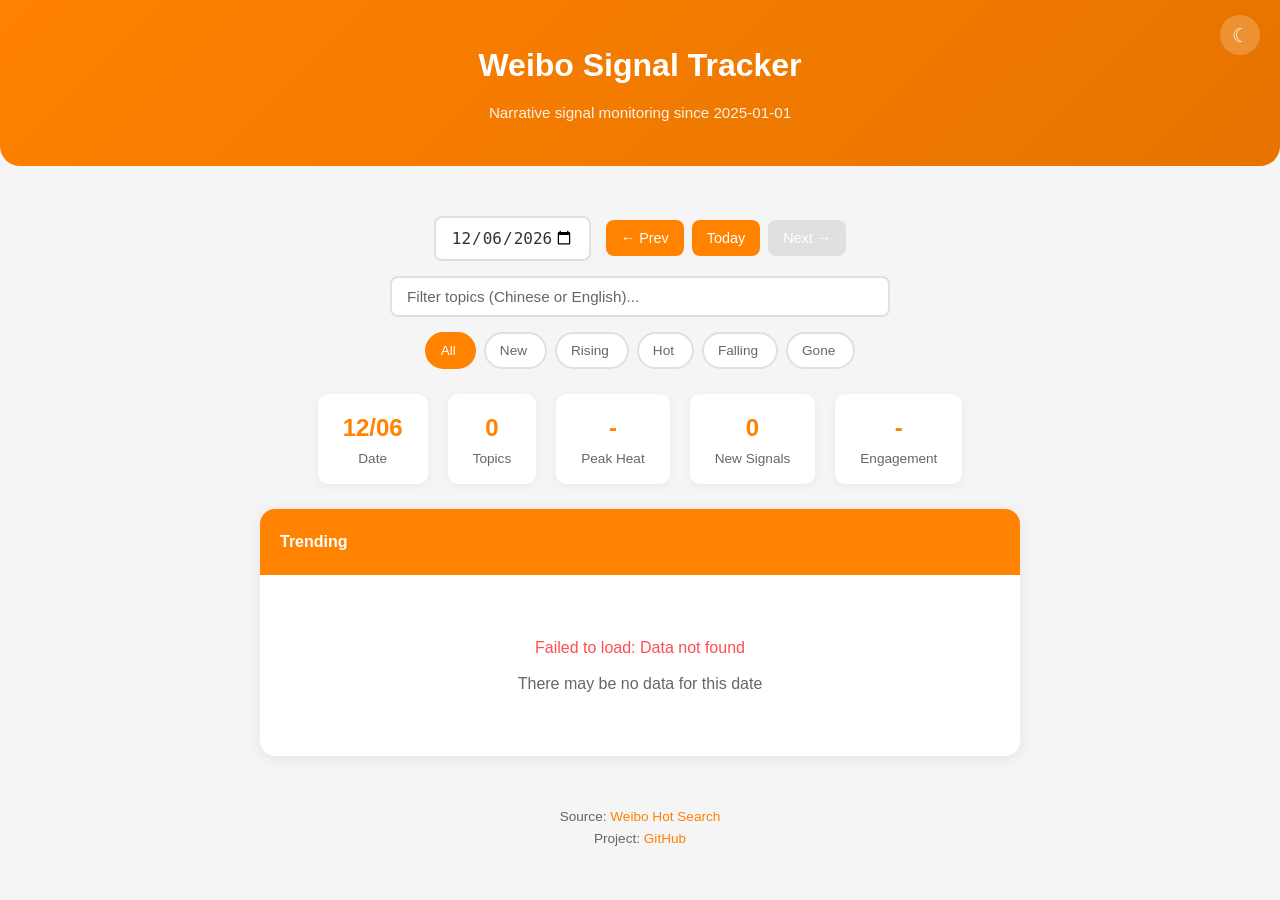
==== index.html @ 4d9a2c26 "Integrate WeiboInsight with engagement enrichment and data bridge - Add WeiboInsight as git submodul" ====
<!DOCTYPE html>
<html lang="en">
<head>
    <meta charset="UTF-8">
    <meta name="viewport" content="width=device-width, initial-scale=1.0">
    <title>Weibo Daily Hot Search</title>
    <meta name="description" content="Weibo narrative signal tracker - trending topics with velocity and lifecycle analysis">
    <style>
        :root {
            --primary-color: #ff8200;
            --primary-dark: #e67300;
            --bg-color: #f5f5f5;
            --card-bg: #ffffff;
            --text-color: #333333;
            --text-secondary: #666666;
            --border-color: #e0e0e0;
            --hot-color: #ff4d4f;
            --hover-bg: #fafafa;
            --input-bg: #ffffff;
            --new-color: #722ed1;
            --rising-color: #52c41a;
            --falling-color: #faad14;
            --gone-color: #8c8c8c;
        }

        [data-theme="dark"] {
            --primary-color: #ff9a33;
            --primary-dark: #ff8200;
            --bg-color: #1a1a2e;
            --card-bg: #16213e;
            --text-color: #e0e0e0;
            --text-secondary: #a0a0a0;
            --border-color: #2a2a4a;
            --hot-color: #ff6b6b;
            --hover-bg: #1a2744;
            --input-bg: #16213e;
            --new-color: #b37feb;
            --rising-color: #95de64;
            --falling-color: #ffd666;
            --gone-color: #595959;
        }

        * { margin: 0; padding: 0; box-sizing: border-box; }

        body {
            font-family: -apple-system, BlinkMacSystemFont, 'Segoe UI', 'PingFang SC', 'Hiragino Sans GB', 'Microsoft YaHei', sans-serif;
            background-color: var(--bg-color);
            color: var(--text-color);
            line-height: 1.6;
            transition: background-color 0.3s, color 0.3s;
        }

        .container { max-width: 800px; margin: 0 auto; padding: 20px; }

        header {
            text-align: center;
            padding: 40px 20px;
            background: linear-gradient(135deg, var(--primary-color), var(--primary-dark));
            color: white;
            margin-bottom: 30px;
            border-radius: 0 0 20px 20px;
            position: relative;
        }

        header h1 { font-size: 2rem; margin-bottom: 10px; }
        header p { opacity: 0.9; font-size: 0.95rem; }

        .theme-toggle {
            position: absolute; top: 15px; right: 20px;
            background: rgba(255,255,255,0.2); border: none; color: white;
            width: 40px; height: 40px; border-radius: 50%; cursor: pointer;
            font-size: 1.2rem; display: flex; align-items: center; justify-content: center;
            transition: background 0.3s;
        }
        .theme-toggle:hover { background: rgba(255,255,255,0.35); }

        .toolbar {
            display: flex; justify-content: center; align-items: center;
            gap: 15px; margin-bottom: 15px; flex-wrap: wrap;
        }

        .toolbar input[type="date"] {
            padding: 10px 15px; font-size: 1rem;
            border: 2px solid var(--border-color); border-radius: 8px;
            outline: none; transition: border-color 0.3s;
            background-color: var(--input-bg); color: var(--text-color);
        }
        .toolbar input[type="date"]:focus { border-color: var(--primary-color); }

        .date-nav { display: flex; gap: 8px; }
        .date-nav button {
            padding: 10px 15px; font-size: 0.9rem; border: none;
            background-color: var(--primary-color); color: white;
            border-radius: 8px; cursor: pointer; transition: background-color 0.3s;
        }
        .date-nav button:hover { background-color: var(--primary-dark); }
        .date-nav button:disabled { background-color: var(--border-color); cursor: not-allowed; }

        .search-box { display: flex; justify-content: center; margin-bottom: 15px; }
        .search-box input {
            width: 100%; max-width: 500px; padding: 10px 15px; font-size: 0.95rem;
            border: 2px solid var(--border-color); border-radius: 8px;
            outline: none; transition: border-color 0.3s;
            background-color: var(--input-bg); color: var(--text-color);
        }
        .search-box input::placeholder { color: var(--text-secondary); }
        .search-box input:focus { border-color: var(--primary-color); }

        .filter-tabs {
            display: flex; justify-content: center; gap: 8px;
            margin-bottom: 25px; flex-wrap: wrap;
        }
        .filter-tab {
            padding: 6px 14px; font-size: 0.85rem; border: 2px solid var(--border-color);
            border-radius: 20px; cursor: pointer; background: var(--card-bg);
            color: var(--text-secondary); transition: all 0.2s;
        }
        .filter-tab:hover { border-color: var(--primary-color); color: var(--primary-color); }
        .filter-tab.active { border-color: var(--primary-color); background: var(--primary-color); color: white; }
        .filter-tab .tab-count {
            font-size: 0.75rem; margin-left: 4px; opacity: 0.8;
        }

        .stats {
            display: flex; justify-content: center; gap: 20px;
            margin-bottom: 25px; flex-wrap: wrap;
        }
        .stat-item {
            text-align: center; padding: 15px 25px;
            background-color: var(--card-bg); border-radius: 10px;
            box-shadow: 0 2px 10px rgba(0,0,0,0.05); transition: background-color 0.3s;
        }
        .stat-value { font-size: 1.5rem; font-weight: bold; color: var(--primary-color); }
        .stat-label { font-size: 0.85rem; color: var(--text-secondary); }

        .hot-list {
            background-color: var(--card-bg); border-radius: 15px;
            box-shadow: 0 2px 15px rgba(0,0,0,0.08); overflow: hidden;
            transition: background-color 0.3s;
        }
        .hot-list-header {
            padding: 20px; background-color: var(--primary-color);
            color: white; font-weight: bold;
            display: flex; justify-content: space-between; align-items: center;
        }

        .hot-item {
            display: flex; align-items: center; padding: 15px 20px;
            border-bottom: 1px solid var(--border-color); transition: background-color 0.2s;
        }
        .hot-item:hover { background-color: var(--hover-bg); }
        .hot-item:last-child { border-bottom: none; }
        .hot-item.hidden { display: none; }

        .hot-rank {
            width: 35px; height: 35px; display: flex; align-items: center;
            justify-content: center; font-weight: bold; font-size: 0.9rem;
            margin-right: 15px; border-radius: 8px;
            background-color: var(--bg-color); color: var(--text-secondary); flex-shrink: 0;
        }
        .hot-item:nth-child(-n+3) .hot-rank { background-color: var(--hot-color); color: white; }

        .hot-content { flex: 1; min-width: 0; }
        .hot-title {
            color: var(--text-color); text-decoration: none; font-size: 1rem;
            display: block; overflow: hidden; text-overflow: ellipsis; white-space: nowrap;
        }
        .hot-title:hover { color: var(--primary-color); }
        .hot-subtitle {
            font-size: 0.8rem; color: var(--text-secondary); display: block;
            overflow: hidden; text-overflow: ellipsis; white-space: nowrap;
        }

        .hot-meta { display: flex; align-items: center; gap: 8px; margin-left: 15px; flex-shrink: 0; }
        .hot-count { font-size: 0.85rem; color: var(--text-secondary); white-space: nowrap; }

        .status-badge {
            font-size: 0.7rem; font-weight: 600; padding: 2px 8px;
            border-radius: 10px; white-space: nowrap; text-transform: uppercase;
        }
        .status-new { background: var(--new-color); color: white; }
        .status-rising { background: var(--rising-color); color: #fff; }
        .status-hot { background: var(--hot-color); color: white; }
        .status-falling { background: var(--falling-color); color: #333; }
        .status-gone { background: var(--gone-color); color: white; }

        .velocity { font-size: 0.75rem; font-weight: 600; white-space: nowrap; }
        .velocity.up { color: var(--rising-color); }
        .velocity.down { color: var(--falling-color); }

        .engagement {
            display: flex; gap: 8px; font-size: 0.72rem;
            color: var(--text-secondary); margin-top: 2px;
        }
        .engagement span { white-space: nowrap; }

        .loading { text-align: center; padding: 60px 20px; color: var(--text-secondary); }
        .loading-spinner {
            width: 40px; height: 40px; border: 3px solid var(--border-color);
            border-top-color: var(--primary-color); border-radius: 50%;
            animation: spin 1s linear infinite; margin: 0 auto 15px;
        }
        @keyframes spin { to { transform: rotate(360deg); } }

        .error { text-align: center; padding: 60px 20px; color: var(--hot-color); }
        .no-data { text-align: center; padding: 60px 20px; color: var(--text-secondary); }
        .search-empty { text-align: center; padding: 40px 20px; color: var(--text-secondary); }

        footer { text-align: center; padding: 30px 20px; color: var(--text-secondary); font-size: 0.85rem; }
        footer a { color: var(--primary-color); text-decoration: none; }
        footer a:hover { text-decoration: underline; }

        @media (max-width: 600px) {
            header h1 { font-size: 1.5rem; }
            .toolbar { flex-direction: column; }
            .stats { gap: 15px; }
            .stat-item { padding: 12px 20px; }
            .hot-item { padding: 12px 15px; }
            .hot-rank { width: 30px; height: 30px; font-size: 0.85rem; margin-right: 12px; }
            .hot-title { font-size: 0.95rem; }
            .theme-toggle { top: 10px; right: 10px; width: 35px; height: 35px; }
            .hot-meta { gap: 4px; margin-left: 8px; }
        }
    </style>
</head>
<body>
    <header>
        <button class="theme-toggle" id="themeToggle" title="Toggle dark mode">
            <span id="themeIcon">&#9790;</span>
        </button>
        <h1>Weibo Signal Tracker</h1>
        <p>Narrative signal monitoring since 2025-01-01</p>
    </header>

    <div class="container">
        <div class="toolbar">
            <input type="date" id="datePicker" min="2025-01-01">
            <div class="date-nav">
                <button id="prevDay" title="Previous day">&larr; Prev</button>
                <button id="today" title="Today">Today</button>
                <button id="nextDay" title="Next day">Next &rarr;</button>
            </div>
        </div>

        <div class="search-box">
            <input type="text" id="searchInput" placeholder="Filter topics (Chinese or English)..." autocomplete="off">
        </div>

        <div class="filter-tabs" id="filterTabs">
            <span class="filter-tab active" data-filter="all">All <span class="tab-count" id="countAll"></span></span>
            <span class="filter-tab" data-filter="new">New <span class="tab-count" id="countNew"></span></span>
            <span class="filter-tab" data-filter="rising">Rising <span class="tab-count" id="countRising"></span></span>
            <span class="filter-tab" data-filter="hot">Hot <span class="tab-count" id="countHot"></span></span>
            <span class="filter-tab" data-filter="falling">Falling <span class="tab-count" id="countFalling"></span></span>
            <span class="filter-tab" data-filter="gone">Gone <span class="tab-count" id="countGone"></span></span>
        </div>

        <div class="stats">
            <div class="stat-item">
                <div class="stat-value" id="currentDate">-</div>
                <div class="stat-label">Date</div>
            </div>
            <div class="stat-item">
                <div class="stat-value" id="totalTopics">-</div>
                <div class="stat-label">Topics</div>
            </div>
            <div class="stat-item">
                <div class="stat-value" id="topHeat">-</div>
                <div class="stat-label">Peak Heat</div>
            </div>
            <div class="stat-item">
                <div class="stat-value" id="newCount">-</div>
                <div class="stat-label">New Signals</div>
            </div>
            <div class="stat-item">
                <div class="stat-value" id="totalEngagement">-</div>
                <div class="stat-label">Engagement</div>
            </div>
        </div>

        <div class="hot-list">
            <div class="hot-list-header">
                <span>Trending</span>
                <span id="updateTime"></span>
            </div>
            <div id="hotContent">
                <div class="loading">
                    <div class="loading-spinner"></div>
                    <p>Loading...</p>
                </div>
            </div>
        </div>
    </div>

    <footer>
        <p>Source: <a href="https://s.weibo.com/top/summary" target="_blank" rel="noopener">Weibo Hot Search</a></p>
        <p>Project: <a href="https://github.com/ARandomGuyHere/weibo-daily-hot-search" target="_blank" rel="noopener">GitHub</a></p>
    </footer>

    <script>
        const START_DATE = '2025-01-01';
        const WEIBO_BASE_URL = 'https://s.weibo.com';

        let currentData = [];
        let activeFilter = 'all';

        function escapeHtml(str) {
            const div = document.createElement('div');
            div.textContent = str;
            return div.innerHTML;
        }

        const datePicker = document.getElementById('datePicker');
        const hotContent = document.getElementById('hotContent');
        const currentDateEl = document.getElementById('currentDate');
        const totalTopicsEl = document.getElementById('totalTopics');
        const topHeatEl = document.getElementById('topHeat');
        const newCountEl = document.getElementById('newCount');
        const totalEngagementEl = document.getElementById('totalEngagement');
        const updateTimeEl = document.getElementById('updateTime');
        const prevDayBtn = document.getElementById('prevDay');
        const nextDayBtn = document.getElementById('nextDay');
        const todayBtn = document.getElementById('today');
        const searchInput = document.getElementById('searchInput');
        const themeToggle = document.getElementById('themeToggle');
        const themeIcon = document.getElementById('themeIcon');
        const filterTabs = document.getElementById('filterTabs');

        // Dark mode
        function applyTheme(theme) {
            document.documentElement.setAttribute('data-theme', theme);
            themeIcon.innerHTML = theme === 'dark' ? '&#9788;' : '&#9790;';
            localStorage.setItem('theme', theme);
        }
        themeToggle.addEventListener('click', () => {
            const current = document.documentElement.getAttribute('data-theme');
            applyTheme(current === 'dark' ? 'light' : 'dark');
        });
        const savedTheme = localStorage.getItem('theme')
            || (window.matchMedia('(prefers-color-scheme: dark)').matches ? 'dark' : 'light');
        applyTheme(savedTheme);

        function formatDate(date) {
            const y = date.getFullYear(), m = String(date.getMonth()+1).padStart(2,'0'), d = String(date.getDate()).padStart(2,'0');
            return `${y}-${m}-${d}`;
        }
        function formatCount(count) {
            if (count >= 1000000) return (count/1000000).toFixed(1) + 'M';
            if (count >= 1000) return (count/1000).toFixed(1) + 'K';
            return count.toLocaleString();
        }
        function formatDisplayDate(dateStr) { return dateStr.split('-').slice(1).join('/'); }
        function getToday() {
            return new Date().toLocaleDateString('en-CA', { timeZone: 'Asia/Shanghai' });
        }
        function addDays(dateStr, days) {
            const d = new Date(dateStr + 'T00:00:00');
            d.setDate(d.getDate() + days);
            return formatDate(d);
        }
        function isValidDate(dateStr) {
            if (!dateStr || !/^\d{4}-\d{2}-\d{2}$/.test(dateStr)) return false;
            const d = new Date(dateStr + 'T00:00:00');
            return d >= new Date(START_DATE + 'T00:00:00') && d <= new Date(getToday() + 'T00:00:00');
        }

        // Filter tabs
        filterTabs.addEventListener('click', (e) => {
            const tab = e.target.closest('.filter-tab');
            if (!tab) return;
            filterTabs.querySelectorAll('.filter-tab').forEach(t => t.classList.remove('active'));
            tab.classList.add('active');
            activeFilter = tab.dataset.filter;
            applyFilters();
        });

        searchInput.addEventListener('input', () => applyFilters());

        function applyFilters() {
            const query = searchInput.value.trim().toLowerCase();
            const items = hotContent.querySelectorAll('.hot-item');
            let visible = 0;
            items.forEach(item => {
                const text = (item.getAttribute('data-text') || '').toLowerCase();
                const status = item.getAttribute('data-status') || 'hot';
                const matchText = !query || text.includes(query);
                const matchFilter = activeFilter === 'all' || status === activeFilter;
                const show = matchText && matchFilter;
                item.classList.toggle('hidden', !show);
                if (show) visible++;
            });
            const emptyMsg = hotContent.querySelector('.search-empty');
            if (visible === 0 && (query || activeFilter !== 'all') && items.length > 0) {
                if (!emptyMsg) {
                    const div = document.createElement('div');
                    div.className = 'search-empty';
                    div.textContent = 'No matching topics';
                    hotContent.appendChild(div);
                }
            } else if (emptyMsg) {
                emptyMsg.remove();
            }
        }

        function updateFilterCounts(data) {
            const counts = { all: data.length, new: 0, rising: 0, hot: 0, falling: 0, gone: 0 };
            data.forEach(d => { const s = d.status || 'hot'; if (counts[s] !== undefined) counts[s]++; });
            document.getElementById('countAll').textContent = counts.all;
            document.getElementById('countNew').textContent = counts.new || '';
            document.getElementById('countRising').textContent = counts.rising || '';
            document.getElementById('countHot').textContent = counts.hot || '';
            document.getElementById('countFalling').textContent = counts.falling || '';
            document.getElementById('countGone').textContent = counts.gone || '';
        }

        async function loadData(date) {
            hotContent.innerHTML = '<div class="loading"><div class="loading-spinner"></div><p>Loading...</p></div>';
            currentDateEl.textContent = formatDisplayDate(date);
            totalTopicsEl.textContent = '-';
            topHeatEl.textContent = '-';
            newCountEl.textContent = '-';
            totalEngagementEl.textContent = '-';
            updateTimeEl.textContent = '';
            searchInput.value = '';
            activeFilter = 'all';
            filterTabs.querySelectorAll('.filter-tab').forEach(t => t.classList.toggle('active', t.dataset.filter === 'all'));

            try {
                const cb = Math.floor(Date.now() / 60000);
                const response = await fetch(`./raw/${date}.json?v=${cb}`);
                if (!response.ok) throw new Error('Data not found');
                const data = await response.json();
                currentData = data;

                if (!data || data.length === 0) {
                    hotContent.innerHTML = '<div class="no-data"><p>No data for this date</p></div>';
                    totalTopicsEl.textContent = '0';
                    topHeatEl.textContent = '-';
                    newCountEl.textContent = '0';
                    totalEngagementEl.textContent = '-';
                    return;
                }

                totalTopicsEl.textContent = data.length;
                topHeatEl.textContent = formatCount(data[0].count);
                newCountEl.textContent = data.filter(d => d.status === 'new').length;
                const totalEng = data.reduce((sum, d) => {
                    if (!d.engagement) return sum;
                    return sum + d.engagement.likes + d.engagement.comments + d.engagement.reposts;
                }, 0);
                totalEngagementEl.textContent = totalEng > 0 ? formatCount(totalEng) : '-';
                updateFilterCounts(data);
                renderHotList(data);
            } catch (error) {
                currentData = [];
                hotContent.innerHTML = `<div class="error"><p>Failed to load: ${escapeHtml(error.message)}</p><p style="margin-top:10px;color:var(--text-secondary);">There may be no data for this date</p></div>`;
                totalTopicsEl.textContent = '0';
                topHeatEl.textContent = '-';
                newCountEl.textContent = '0';
                totalEngagementEl.textContent = '-';
            }
        }

        function normalizeUrl(url, text) {
            if (url.startsWith('/weibo?q=')) return url;
            if (url.startsWith('http')) return url;
            if (url.startsWith('#') && url.endsWith('#')) return '/weibo?q=' + encodeURIComponent(url);
            return '/weibo?q=' + encodeURIComponent('#' + text + '#');
        }

        function renderHotList(data) {
            const html = data.map((item, index) => {
                const normalizedUrl = normalizeUrl(item.url, item.text);
                const fullUrl = normalizedUrl.startsWith('http') ? normalizedUrl : WEIBO_BASE_URL + normalizedUrl;
                const safeText = escapeHtml(item.text);
                const safeUrl = escapeHtml(fullUrl);
                const safeTextEn = item.textEn ? escapeHtml(item.textEn) : '';
                const enLine = safeTextEn && safeTextEn !== safeText
                    ? `<span class="hot-subtitle">${safeTextEn}</span>` : '';
                const engLine = item.engagement && item.engagement.posts > 0
                    ? `<div class="engagement"><span>\u{1F4AC} ${formatCount(item.engagement.comments)}</span><span>\u{1F501} ${formatCount(item.engagement.reposts)}</span><span>\u{2764} ${formatCount(item.engagement.likes)}</span></div>` : '';
                const searchText = escapeHtml(item.text + (item.textEn ? ' ' + item.textEn : ''));
                const status = item.status || 'hot';

                let badge = '';
                if (status === 'new') badge = '<span class="status-badge status-new">NEW</span>';
                else if (status === 'rising') badge = '<span class="status-badge status-rising">RISING</span>';
                else if (status === 'falling') badge = '<span class="status-badge status-falling">FADING</span>';
                else if (status === 'gone') badge = '<span class="status-badge status-gone">GONE</span>';

                let vel = '';
                if (item.velocity && item.velocity !== 0 && status !== 'new' && status !== 'gone') {
                    const cls = item.velocity > 0 ? 'up' : 'down';
                    const sign = item.velocity > 0 ? '+' : '';
                    vel = `<span class="velocity ${cls}">${sign}${item.velocity}%</span>`;
                }

                return `
                    <div class="hot-item" data-text="${searchText}" data-status="${status}">
                        <span class="hot-rank">${index + 1}</span>
                        <div class="hot-content">
                            <a href="${safeUrl}" class="hot-title" target="_blank" rel="noopener" title="${safeText}">
                                ${safeText}
                            </a>
                            ${enLine}
                            ${engLine}
                        </div>
                        <div class="hot-meta">
                            ${badge}
                            ${vel}
                            <span class="hot-count">${formatCount(item.count)}</span>
                        </div>
                    </div>`;
            }).join('');
            hotContent.innerHTML = html;
        }

        function updateNavButtons(date) {
            prevDayBtn.disabled = !isValidDate(addDays(date, -1));
            nextDayBtn.disabled = !isValidDate(addDays(date, 1));
        }

        function setDate(date) {
            if (!isValidDate(date)) date = getToday();
            datePicker.value = date;
            loadData(date);
            updateNavButtons(date);
            window.location.hash = date;
        }

        document.addEventListener('keydown', (e) => {
            if (document.activeElement === searchInput) return;
            if (e.key === 'ArrowLeft') prevDayBtn.click();
            else if (e.key === 'ArrowRight') nextDayBtn.click();
            else if (e.key === '/' || (e.key === 'f' && (e.metaKey || e.ctrlKey))) {
                e.preventDefault(); searchInput.focus();
            }
        });
        searchInput.addEventListener('keydown', (e) => {
            if (e.key === 'Escape') { searchInput.value = ''; searchInput.blur(); applyFilters(); }
        });

        datePicker.addEventListener('change', (e) => setDate(e.target.value));
        prevDayBtn.addEventListener('click', () => {
            const p = addDays(datePicker.value || getToday(), -1);
            if (isValidDate(p)) setDate(p);
        });
        nextDayBtn.addEventListener('click', () => {
            const n = addDays(datePicker.value || getToday(), 1);
            if (isValidDate(n)) setDate(n);
        });
        todayBtn.addEventListener('click', () => setDate(getToday()));

        function init() {
            datePicker.max = getToday();
            const hashDate = window.location.hash.slice(1);
            setDate(isValidDate(hashDate) ? hashDate : getToday());
        }
        window.addEventListener('hashchange', () => {
            const h = window.location.hash.slice(1);
            if (isValidDate(h) && h !== datePicker.value) setDate(h);
        });
        init();
    </script>
</body>
</html>
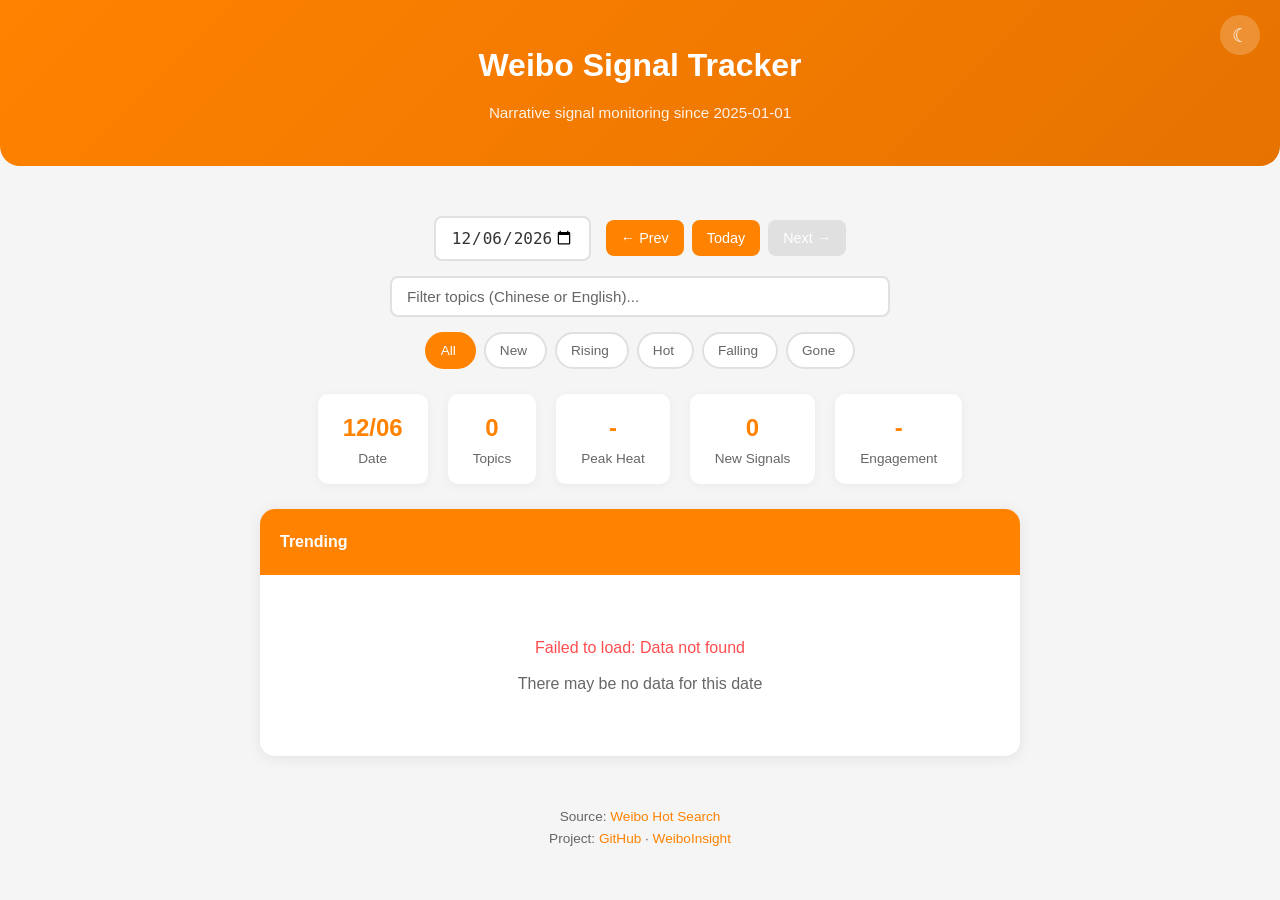
==== commit 39947449: "Add WeiboInsight link to live demo footer https://claude.ai/code/session_01A1TdsGroCTzojzaCjC9CfA" ====
--- a/index.html
+++ b/index.html
@@ -3,7 +3,7 @@
 <head>
     <meta charset="UTF-8">
     <meta name="viewport" content="width=device-width, initial-scale=1.0">
-    <title>Weibo Daily Hot Search</title>
+    <title>Weibo Signal Tracker</title>
     <meta name="description" content="Weibo narrative signal tracker - trending topics with velocity and lifecycle analysis">
     <style>
         :root {
@@ -294,7 +294,7 @@
 
     <footer>
         <p>Source: <a href="https://s.weibo.com/top/summary" target="_blank" rel="noopener">Weibo Hot Search</a></p>
-        <p>Project: <a href="https://github.com/ARandomGuyHere/weibo-daily-hot-search" target="_blank" rel="noopener">GitHub</a></p>
+        <p>Project: <a href="https://github.com/ARandomGuyHere/weibo-daily-hot-search" target="_blank" rel="noopener">GitHub</a> · <a href="https://github.com/ARandomGuyHere/WeiboInsight" target="_blank" rel="noopener">WeiboInsight</a></p>
     </footer>
 
     <script>
@@ -308,6 +308,9 @@
             const div = document.createElement('div');
             div.textContent = str;
             return div.innerHTML;
+        }
+        function escapeAttr(str) {
+            return str.replace(/&/g, '&amp;').replace(/"/g, '&quot;').replace(/</g, '&lt;').replace(/>/g, '&gt;');
         }
 
         const datePicker = document.getElementById('datePicker');
@@ -442,7 +445,7 @@
                 }
 
                 totalTopicsEl.textContent = data.length;
-                topHeatEl.textContent = formatCount(data[0].count);
+                topHeatEl.textContent = formatCount(data[0].peakCount || data[0].count);
                 newCountEl.textContent = data.filter(d => d.status === 'new').length;
                 const totalEng = data.reduce((sum, d) => {
                     if (!d.engagement) return sum;
@@ -473,13 +476,13 @@
                 const normalizedUrl = normalizeUrl(item.url, item.text);
                 const fullUrl = normalizedUrl.startsWith('http') ? normalizedUrl : WEIBO_BASE_URL + normalizedUrl;
                 const safeText = escapeHtml(item.text);
-                const safeUrl = escapeHtml(fullUrl);
+                const safeUrl = escapeAttr(fullUrl);
                 const safeTextEn = item.textEn ? escapeHtml(item.textEn) : '';
                 const enLine = safeTextEn && safeTextEn !== safeText
                     ? `<span class="hot-subtitle">${safeTextEn}</span>` : '';
                 const engLine = item.engagement && item.engagement.posts > 0
                     ? `<div class="engagement"><span>\u{1F4AC} ${formatCount(item.engagement.comments)}</span><span>\u{1F501} ${formatCount(item.engagement.reposts)}</span><span>\u{2764} ${formatCount(item.engagement.likes)}</span></div>` : '';
-                const searchText = escapeHtml(item.text + (item.textEn ? ' ' + item.textEn : ''));
+                const searchText = escapeAttr(item.text + (item.textEn ? ' ' + item.textEn : ''));
                 const status = item.status || 'hot';
 
                 let badge = '';
@@ -499,7 +502,7 @@
                     <div class="hot-item" data-text="${searchText}" data-status="${status}">
                         <span class="hot-rank">${index + 1}</span>
                         <div class="hot-content">
-                            <a href="${safeUrl}" class="hot-title" target="_blank" rel="noopener" title="${safeText}">
+                            <a href="${safeUrl}" class="hot-title" target="_blank" rel="noopener" title="${escapeAttr(item.text)}">
                                 ${safeText}
                             </a>
                             ${enLine}
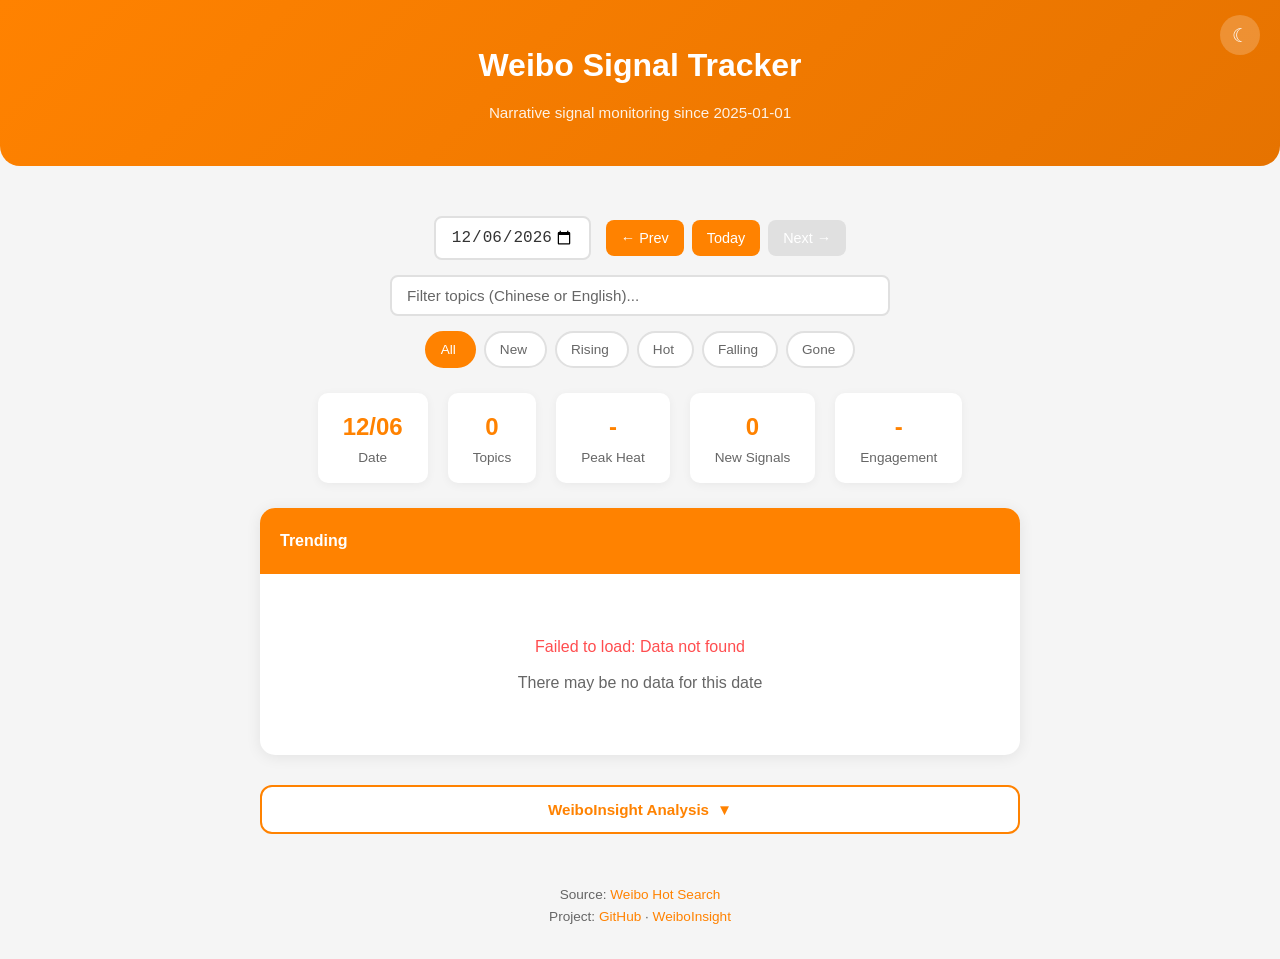
==== commit 198ed33e: "Add functional WeiboInsight analysis panel to live demo Adds a collapsible "WeiboInsight Analysis" s" ====
--- a/index.html
+++ b/index.html
@@ -206,6 +206,69 @@
         .no-data { text-align: center; padding: 60px 20px; color: var(--text-secondary); }
         .search-empty { text-align: center; padding: 40px 20px; color: var(--text-secondary); }
 
+        .insight-section { margin-top: 30px; }
+        .insight-toggle {
+            width: 100%; padding: 14px 20px; font-size: 0.95rem; font-weight: 600;
+            border: 2px solid var(--primary-color); border-radius: 12px; cursor: pointer;
+            background: var(--card-bg); color: var(--primary-color);
+            display: flex; align-items: center; justify-content: center; gap: 8px;
+            transition: all 0.3s;
+        }
+        .insight-toggle:hover { background: var(--primary-color); color: white; }
+        .insight-toggle.active { background: var(--primary-color); color: white; border-radius: 12px 12px 0 0; }
+        .insight-toggle .arrow { transition: transform 0.3s; }
+        .insight-toggle.active .arrow { transform: rotate(180deg); }
+
+        .insight-panel {
+            display: none; background: var(--card-bg); border: 2px solid var(--primary-color);
+            border-top: none; border-radius: 0 0 12px 12px; padding: 20px;
+            transition: background-color 0.3s;
+        }
+        .insight-panel.open { display: block; }
+        .insight-panel h3 {
+            font-size: 0.95rem; color: var(--primary-color); margin-bottom: 12px;
+            padding-bottom: 6px; border-bottom: 1px solid var(--border-color);
+        }
+        .insight-block { margin-bottom: 24px; }
+        .insight-block:last-child { margin-bottom: 0; }
+
+        .keyword-cloud {
+            display: flex; flex-wrap: wrap; gap: 8px; align-items: center;
+        }
+        .keyword-tag {
+            padding: 4px 12px; border-radius: 15px; font-size: 0.82rem;
+            background: var(--bg-color); color: var(--text-color);
+            border: 1px solid var(--border-color); white-space: nowrap;
+        }
+        .keyword-tag .kw-count { font-size: 0.72rem; color: var(--text-secondary); margin-left: 4px; }
+
+        .cluster-group { margin-bottom: 14px; }
+        .cluster-label {
+            font-size: 0.82rem; font-weight: 600; color: var(--primary-color);
+            margin-bottom: 6px; display: flex; align-items: center; gap: 6px;
+        }
+        .cluster-label .cluster-dot {
+            width: 8px; height: 8px; border-radius: 50%; display: inline-block;
+        }
+        .cluster-topics {
+            display: flex; flex-wrap: wrap; gap: 6px;
+        }
+        .cluster-topic {
+            font-size: 0.78rem; padding: 3px 10px; border-radius: 12px;
+            background: var(--bg-color); color: var(--text-secondary);
+            border: 1px solid var(--border-color);
+            overflow: hidden; text-overflow: ellipsis; white-space: nowrap; max-width: 260px;
+        }
+
+        .heat-bars { display: flex; flex-direction: column; gap: 8px; }
+        .heat-bar-row { display: flex; align-items: center; gap: 10px; }
+        .heat-bar-label { font-size: 0.82rem; width: 60px; text-align: right; color: var(--text-secondary); flex-shrink: 0; }
+        .heat-bar-track {
+            flex: 1; height: 20px; background: var(--bg-color); border-radius: 10px; overflow: hidden;
+        }
+        .heat-bar-fill { height: 100%; border-radius: 10px; transition: width 0.5s ease; }
+        .heat-bar-value { font-size: 0.78rem; color: var(--text-secondary); width: 45px; flex-shrink: 0; }
+
         footer { text-align: center; padding: 30px 20px; color: var(--text-secondary); font-size: 0.85rem; }
         footer a { color: var(--primary-color); text-decoration: none; }
         footer a:hover { text-decoration: underline; }
@@ -287,6 +350,27 @@
                 <div class="loading">
                     <div class="loading-spinner"></div>
                     <p>Loading...</p>
+                </div>
+            </div>
+        </div>
+
+        <div class="insight-section">
+            <button class="insight-toggle" id="insightToggle">
+                <span>WeiboInsight Analysis</span>
+                <span class="arrow">&#9660;</span>
+            </button>
+            <div class="insight-panel" id="insightPanel">
+                <div class="insight-block">
+                    <h3>Keyword Extraction</h3>
+                    <div class="keyword-cloud" id="keywordCloud"></div>
+                </div>
+                <div class="insight-block">
+                    <h3>Topic Clusters</h3>
+                    <div id="topicClusters"></div>
+                </div>
+                <div class="insight-block">
+                    <h3>Heat Distribution by Status</h3>
+                    <div class="heat-bars" id="heatBars"></div>
                 </div>
             </div>
         </div>
@@ -454,6 +538,7 @@
                 totalEngagementEl.textContent = totalEng > 0 ? formatCount(totalEng) : '-';
                 updateFilterCounts(data);
                 renderHotList(data);
+                if (insightPanel.classList.contains('open')) runInsightAnalysis(data);
             } catch (error) {
                 currentData = [];
                 hotContent.innerHTML = `<div class="error"><p>Failed to load: ${escapeHtml(error.message)}</p><p style="margin-top:10px;color:var(--text-secondary);">There may be no data for this date</p></div>`;
@@ -554,6 +639,138 @@
         });
         todayBtn.addEventListener('click', () => setDate(getToday()));
 
+        // WeiboInsight Analysis
+        const insightToggle = document.getElementById('insightToggle');
+        const insightPanel = document.getElementById('insightPanel');
+        insightToggle.addEventListener('click', () => {
+            const open = insightPanel.classList.toggle('open');
+            insightToggle.classList.toggle('active', open);
+            if (open && currentData.length > 0) runInsightAnalysis(currentData);
+        });
+
+        const CLUSTER_COLORS = ['#ff4d4f','#ff8200','#52c41a','#1890ff','#722ed1','#eb2f96','#13c2c2','#faad14'];
+
+        // Chinese stopwords
+        const STOP_WORDS = new Set(['的','了','在','是','我','有','和','就','不','人','都','一','一个','上','也','很','到','说','要','去','你','会','着','没有','看','好','自己','这']);
+
+        function extractKeywords(data) {
+            const freq = {};
+            data.forEach(item => {
+                const text = item.text;
+                // Extract Chinese word segments (2-4 char sequences) + English words
+                const cjk = text.match(/[\u4e00-\u9fff]{2,4}/g) || [];
+                const en = text.match(/[A-Za-z]{2,}/g) || [];
+                [...cjk, ...en].forEach(w => {
+                    if (!STOP_WORDS.has(w)) freq[w] = (freq[w] || 0) + 1;
+                });
+                // Also extract individual 2-char bigrams for better coverage
+                const chars = text.match(/[\u4e00-\u9fff]/g) || [];
+                for (let i = 0; i < chars.length - 1; i++) {
+                    const bg = chars[i] + chars[i+1];
+                    if (!STOP_WORDS.has(bg)) freq[bg] = (freq[bg] || 0) + 1;
+                }
+            });
+            // Deduplicate: if a longer keyword contains a shorter one with similar count, keep the longer one
+            const entries = Object.entries(freq).filter(([w]) => w.length >= 2);
+            const sorted = entries.sort((a, b) => b[1] - a[1]);
+            const used = new Set();
+            const result = [];
+            for (const [word, count] of sorted) {
+                if (count < 2) continue;
+                let dominated = false;
+                for (const r of result) {
+                    if (r[0].includes(word) && r[0] !== word && r[1] >= count * 0.7) { dominated = true; break; }
+                }
+                if (dominated) continue;
+                // Remove shorter substrings this word dominates
+                result.push([word, count]);
+                if (result.length >= 20) break;
+            }
+            return result;
+        }
+
+        function clusterTopics(data) {
+            if (data.length === 0) return [];
+            // Simple keyword-overlap clustering
+            const topics = data.map(d => ({
+                text: d.text,
+                tokens: new Set([...(d.text.match(/[\u4e00-\u9fff]{2,3}/g) || []), ...(d.text.match(/[A-Za-z]{2,}/gi) || [])])
+            }));
+            const assigned = new Array(topics.length).fill(-1);
+            const clusters = [];
+            for (let i = 0; i < topics.length; i++) {
+                if (assigned[i] !== -1) continue;
+                const cluster = [i];
+                assigned[i] = clusters.length;
+                for (let j = i + 1; j < topics.length; j++) {
+                    if (assigned[j] !== -1) continue;
+                    // Calculate Jaccard similarity
+                    const a = topics[i].tokens, b = topics[j].tokens;
+                    if (a.size === 0 || b.size === 0) continue;
+                    let inter = 0;
+                    for (const t of a) if (b.has(t)) inter++;
+                    const jaccard = inter / (a.size + b.size - inter);
+                    if (jaccard >= 0.25) {
+                        cluster.push(j);
+                        assigned[j] = clusters.length;
+                    }
+                }
+                if (cluster.length >= 2) {
+                    clusters.push(cluster.map(idx => data[idx].text));
+                }
+            }
+            return clusters.sort((a, b) => b.length - a.length).slice(0, 8);
+        }
+
+        function getHeatDistribution(data) {
+            const buckets = { new: 0, rising: 0, hot: 0, falling: 0, gone: 0 };
+            data.forEach(d => {
+                const s = d.status || 'hot';
+                buckets[s] = (buckets[s] || 0) + d.count;
+            });
+            return buckets;
+        }
+
+        function runInsightAnalysis(data) {
+            // Keywords
+            const keywords = extractKeywords(data);
+            const maxKw = keywords.length > 0 ? keywords[0][1] : 1;
+            document.getElementById('keywordCloud').innerHTML = keywords.map(([word, count]) => {
+                const scale = 0.8 + (count / maxKw) * 0.5;
+                return `<span class="keyword-tag" style="font-size:${scale}em">${escapeHtml(word)}<span class="kw-count">${count}</span></span>`;
+            }).join('') || '<span style="color:var(--text-secondary)">Not enough data</span>';
+
+            // Clusters
+            const clusters = clusterTopics(data);
+            document.getElementById('topicClusters').innerHTML = clusters.length > 0
+                ? clusters.map((group, i) => {
+                    const color = CLUSTER_COLORS[i % CLUSTER_COLORS.length];
+                    // Use first shared token as label
+                    return `<div class="cluster-group">
+                        <div class="cluster-label"><span class="cluster-dot" style="background:${color}"></span>Cluster ${i + 1} (${group.length} topics)</div>
+                        <div class="cluster-topics">${group.map(t => `<span class="cluster-topic">${escapeHtml(t)}</span>`).join('')}</div>
+                    </div>`;
+                }).join('')
+                : '<span style="color:var(--text-secondary)">No clusters found (topics are diverse)</span>';
+
+            // Heat distribution
+            const dist = getHeatDistribution(data);
+            const maxHeat = Math.max(...Object.values(dist), 1);
+            const statusColors = { new: 'var(--new-color)', rising: 'var(--rising-color)', hot: 'var(--hot-color)', falling: 'var(--falling-color)', gone: 'var(--gone-color)' };
+            const statusLabels = { new: 'New', rising: 'Rising', hot: 'Hot', falling: 'Falling', gone: 'Gone' };
+            document.getElementById('heatBars').innerHTML = Object.entries(dist)
+                .filter(([, v]) => v > 0)
+                .sort((a, b) => b[1] - a[1])
+                .map(([status, heat]) => {
+                    const pct = (heat / maxHeat * 100).toFixed(1);
+                    return `<div class="heat-bar-row">
+                        <span class="heat-bar-label">${statusLabels[status]}</span>
+                        <div class="heat-bar-track"><div class="heat-bar-fill" style="width:${pct}%;background:${statusColors[status]}"></div></div>
+                        <span class="heat-bar-value">${formatCount(heat)}</span>
+                    </div>`;
+                }).join('') || '<span style="color:var(--text-secondary)">No data</span>';
+        }
+
         function init() {
             datePicker.max = getToday();
             const hashDate = window.location.hash.slice(1);
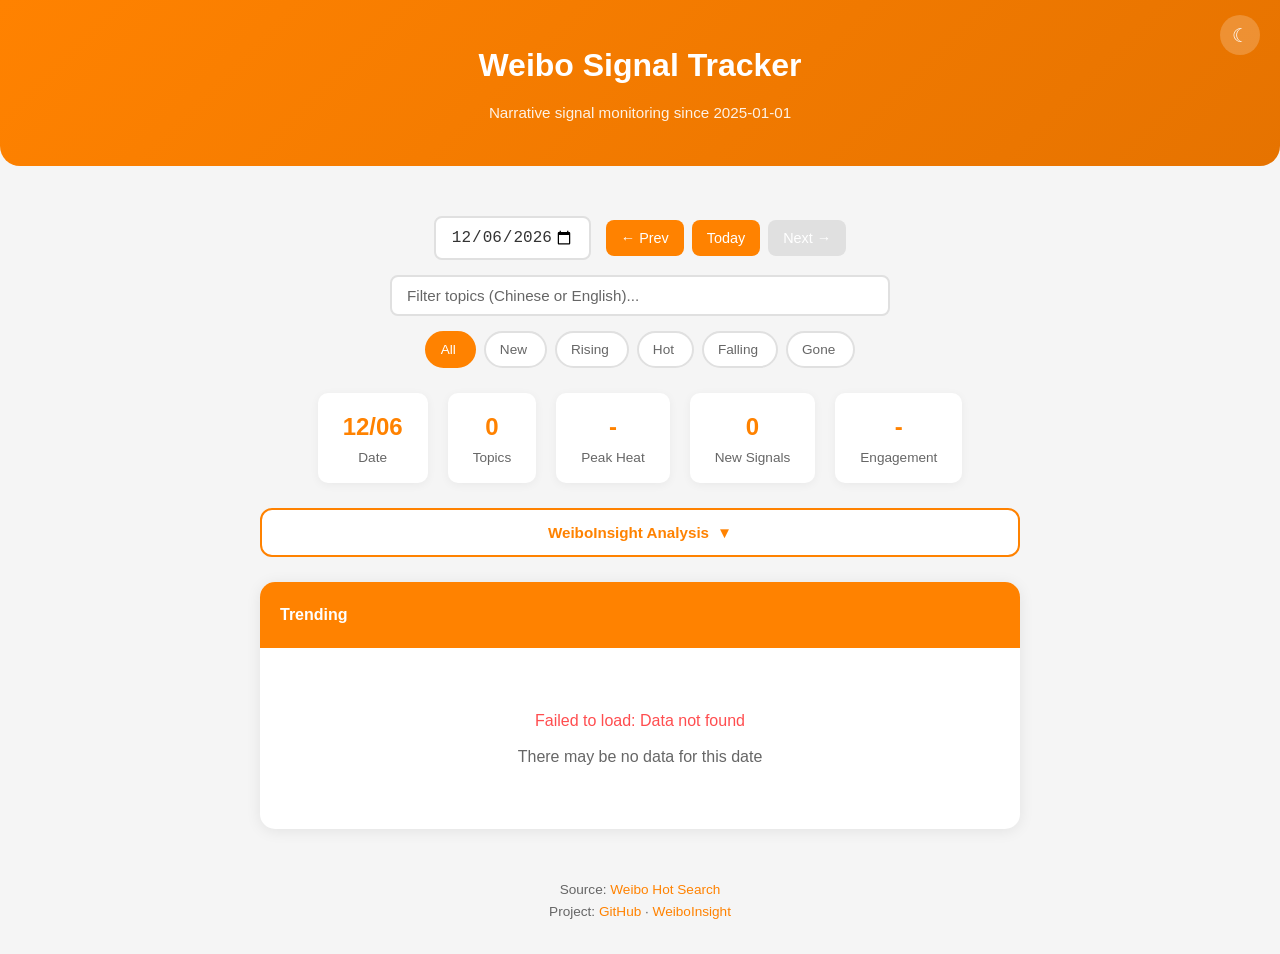
==== commit 7fa642ae: "Rework WeiboInsight panel: move to top, use full data signals - Moved panel above trending list so i" ====
--- a/index.html
+++ b/index.html
@@ -206,7 +206,7 @@
         .no-data { text-align: center; padding: 60px 20px; color: var(--text-secondary); }
         .search-empty { text-align: center; padding: 40px 20px; color: var(--text-secondary); }
 
-        .insight-section { margin-top: 30px; }
+        .insight-section { margin-bottom: 25px; }
         .insight-toggle {
             width: 100%; padding: 14px 20px; font-size: 0.95rem; font-weight: 600;
             border: 2px solid var(--primary-color); border-radius: 12px; cursor: pointer;
@@ -232,33 +232,56 @@
         .insight-block { margin-bottom: 24px; }
         .insight-block:last-child { margin-bottom: 0; }
 
-        .keyword-cloud {
-            display: flex; flex-wrap: wrap; gap: 8px; align-items: center;
-        }
-        .keyword-tag {
-            padding: 4px 12px; border-radius: 15px; font-size: 0.82rem;
-            background: var(--bg-color); color: var(--text-color);
-            border: 1px solid var(--border-color); white-space: nowrap;
-        }
-        .keyword-tag .kw-count { font-size: 0.72rem; color: var(--text-secondary); margin-left: 4px; }
-
-        .cluster-group { margin-bottom: 14px; }
-        .cluster-label {
-            font-size: 0.82rem; font-weight: 600; color: var(--primary-color);
-            margin-bottom: 6px; display: flex; align-items: center; gap: 6px;
-        }
-        .cluster-label .cluster-dot {
-            width: 8px; height: 8px; border-radius: 50%; display: inline-block;
-        }
-        .cluster-topics {
-            display: flex; flex-wrap: wrap; gap: 6px;
-        }
-        .cluster-topic {
+        .insight-summary {
+            font-size: 0.88rem; line-height: 1.7; color: var(--text-color);
+        }
+        .insight-summary strong { color: var(--primary-color); }
+
+        .momentum-list { display: flex; flex-direction: column; gap: 10px; }
+        .momentum-item {
+            display: flex; align-items: flex-start; gap: 12px; padding: 10px 12px;
+            background: var(--bg-color); border-radius: 10px; border: 1px solid var(--border-color);
+        }
+        .momentum-rank {
+            width: 28px; height: 28px; display: flex; align-items: center; justify-content: center;
+            font-weight: bold; font-size: 0.82rem; border-radius: 6px; flex-shrink: 0;
+            background: var(--primary-color); color: white;
+        }
+        .momentum-info { flex: 1; min-width: 0; }
+        .momentum-title { font-size: 0.88rem; font-weight: 600; color: var(--text-color); }
+        .momentum-en { font-size: 0.78rem; color: var(--text-secondary); }
+        .momentum-metrics {
+            display: flex; flex-wrap: wrap; gap: 10px; margin-top: 4px; font-size: 0.75rem; color: var(--text-secondary);
+        }
+        .momentum-metrics span { white-space: nowrap; }
+        .metric-hot { color: var(--hot-color); font-weight: 600; }
+        .metric-up { color: var(--rising-color); font-weight: 600; }
+
+        .thread-group { margin-bottom: 14px; }
+        .thread-header {
+            font-size: 0.85rem; font-weight: 600; color: var(--text-color);
+            margin-bottom: 6px; display: flex; align-items: center; gap: 8px; flex-wrap: wrap;
+        }
+        .thread-header .thread-dot {
+            width: 8px; height: 8px; border-radius: 50%; display: inline-block; flex-shrink: 0;
+        }
+        .thread-stats { font-size: 0.72rem; color: var(--text-secondary); font-weight: 400; }
+        .thread-topics { display: flex; flex-wrap: wrap; gap: 6px; }
+        .thread-topic {
             font-size: 0.78rem; padding: 3px 10px; border-radius: 12px;
             background: var(--bg-color); color: var(--text-secondary);
             border: 1px solid var(--border-color);
-            overflow: hidden; text-overflow: ellipsis; white-space: nowrap; max-width: 260px;
-        }
+            overflow: hidden; text-overflow: ellipsis; white-space: nowrap; max-width: 280px;
+        }
+
+        .gone-list { display: flex; flex-direction: column; gap: 6px; }
+        .gone-item {
+            display: flex; align-items: center; gap: 10px; font-size: 0.82rem;
+            padding: 6px 10px; background: var(--bg-color); border-radius: 8px;
+            border: 1px solid var(--border-color);
+        }
+        .gone-item .gone-text { flex: 1; min-width: 0; overflow: hidden; text-overflow: ellipsis; white-space: nowrap; color: var(--text-color); }
+        .gone-item .gone-peak { font-size: 0.75rem; color: var(--gone-color); white-space: nowrap; }
 
         .heat-bars { display: flex; flex-direction: column; gap: 8px; }
         .heat-bar-row { display: flex; align-items: center; gap: 10px; }
@@ -341,6 +364,35 @@
             </div>
         </div>
 
+        <div class="insight-section">
+            <button class="insight-toggle" id="insightToggle">
+                <span>WeiboInsight Analysis</span>
+                <span class="arrow">&#9660;</span>
+            </button>
+            <div class="insight-panel" id="insightPanel">
+                <div class="insight-block">
+                    <h3>Daily Signal Summary</h3>
+                    <div class="insight-summary" id="insightSummary"></div>
+                </div>
+                <div class="insight-block">
+                    <h3>Momentum Leaders</h3>
+                    <div class="momentum-list" id="momentumLeaders"></div>
+                </div>
+                <div class="insight-block">
+                    <h3>Story Threads</h3>
+                    <div id="storyThreads"></div>
+                </div>
+                <div class="insight-block">
+                    <h3>Suppressed Signals</h3>
+                    <div class="gone-list" id="goneSignals"></div>
+                </div>
+                <div class="insight-block">
+                    <h3>Heat Distribution</h3>
+                    <div class="heat-bars" id="heatBars"></div>
+                </div>
+            </div>
+        </div>
+
         <div class="hot-list">
             <div class="hot-list-header">
                 <span>Trending</span>
@@ -354,26 +406,6 @@
             </div>
         </div>
 
-        <div class="insight-section">
-            <button class="insight-toggle" id="insightToggle">
-                <span>WeiboInsight Analysis</span>
-                <span class="arrow">&#9660;</span>
-            </button>
-            <div class="insight-panel" id="insightPanel">
-                <div class="insight-block">
-                    <h3>Keyword Extraction</h3>
-                    <div class="keyword-cloud" id="keywordCloud"></div>
-                </div>
-                <div class="insight-block">
-                    <h3>Topic Clusters</h3>
-                    <div id="topicClusters"></div>
-                </div>
-                <div class="insight-block">
-                    <h3>Heat Distribution by Status</h3>
-                    <div class="heat-bars" id="heatBars"></div>
-                </div>
-            </div>
-        </div>
     </div>
 
     <footer>
@@ -648,113 +680,150 @@
             if (open && currentData.length > 0) runInsightAnalysis(currentData);
         });
 
-        const CLUSTER_COLORS = ['#ff4d4f','#ff8200','#52c41a','#1890ff','#722ed1','#eb2f96','#13c2c2','#faad14'];
-
-        // Chinese stopwords
-        const STOP_WORDS = new Set(['的','了','在','是','我','有','和','就','不','人','都','一','一个','上','也','很','到','说','要','去','你','会','着','没有','看','好','自己','这']);
-
-        function extractKeywords(data) {
-            const freq = {};
-            data.forEach(item => {
-                const text = item.text;
-                // Extract Chinese word segments (2-4 char sequences) + English words
-                const cjk = text.match(/[\u4e00-\u9fff]{2,4}/g) || [];
-                const en = text.match(/[A-Za-z]{2,}/g) || [];
-                [...cjk, ...en].forEach(w => {
-                    if (!STOP_WORDS.has(w)) freq[w] = (freq[w] || 0) + 1;
-                });
-                // Also extract individual 2-char bigrams for better coverage
-                const chars = text.match(/[\u4e00-\u9fff]/g) || [];
-                for (let i = 0; i < chars.length - 1; i++) {
-                    const bg = chars[i] + chars[i+1];
-                    if (!STOP_WORDS.has(bg)) freq[bg] = (freq[bg] || 0) + 1;
-                }
-            });
-            // Deduplicate: if a longer keyword contains a shorter one with similar count, keep the longer one
-            const entries = Object.entries(freq).filter(([w]) => w.length >= 2);
-            const sorted = entries.sort((a, b) => b[1] - a[1]);
-            const used = new Set();
-            const result = [];
-            for (const [word, count] of sorted) {
-                if (count < 2) continue;
-                let dominated = false;
-                for (const r of result) {
-                    if (r[0].includes(word) && r[0] !== word && r[1] >= count * 0.7) { dominated = true; break; }
-                }
-                if (dominated) continue;
-                // Remove shorter substrings this word dominates
-                result.push([word, count]);
-                if (result.length >= 20) break;
-            }
-            return result;
-        }
+        const THREAD_COLORS = ['#ff4d4f','#ff8200','#52c41a','#1890ff','#722ed1','#eb2f96','#13c2c2','#faad14'];
 
         function clusterTopics(data) {
             if (data.length === 0) return [];
-            // Simple keyword-overlap clustering
-            const topics = data.map(d => ({
-                text: d.text,
-                tokens: new Set([...(d.text.match(/[\u4e00-\u9fff]{2,3}/g) || []), ...(d.text.match(/[A-Za-z]{2,}/gi) || [])])
+            const items = data.map((d, i) => ({
+                idx: i, text: d.text, textEn: d.textEn || '',
+                count: d.count, peakCount: d.peakCount || d.count, velocity: d.velocity || 0, status: d.status || 'hot',
+                tokens: new Set([...(d.text.match(/[\u4e00-\u9fff]{2,3}/g) || []), ...(d.text.match(/[A-Za-z]{2,}/gi) || []).map(w => w.toLowerCase())])
             }));
-            const assigned = new Array(topics.length).fill(-1);
+            const assigned = new Array(items.length).fill(-1);
             const clusters = [];
-            for (let i = 0; i < topics.length; i++) {
+            for (let i = 0; i < items.length; i++) {
                 if (assigned[i] !== -1) continue;
                 const cluster = [i];
                 assigned[i] = clusters.length;
-                for (let j = i + 1; j < topics.length; j++) {
+                for (let j = i + 1; j < items.length; j++) {
                     if (assigned[j] !== -1) continue;
-                    // Calculate Jaccard similarity
-                    const a = topics[i].tokens, b = topics[j].tokens;
+                    const a = items[i].tokens, b = items[j].tokens;
                     if (a.size === 0 || b.size === 0) continue;
                     let inter = 0;
                     for (const t of a) if (b.has(t)) inter++;
-                    const jaccard = inter / (a.size + b.size - inter);
-                    if (jaccard >= 0.25) {
+                    if (inter / (a.size + b.size - inter) >= 0.2) {
                         cluster.push(j);
                         assigned[j] = clusters.length;
                     }
                 }
                 if (cluster.length >= 2) {
-                    clusters.push(cluster.map(idx => data[idx].text));
+                    const members = cluster.map(idx => items[idx]);
+                    const totalHeat = members.reduce((s, m) => s + m.peakCount, 0);
+                    const avgVel = Math.round(members.reduce((s, m) => s + m.velocity, 0) / members.length);
+                    // Find shared tokens for label
+                    const tokenCounts = {};
+                    members.forEach(m => m.tokens.forEach(t => { tokenCounts[t] = (tokenCounts[t] || 0) + 1; }));
+                    const shared = Object.entries(tokenCounts).filter(([,c]) => c >= 2).sort((a,b) => b[1] - a[1]).map(([t]) => t);
+                    const label = shared.slice(0, 3).join(' + ') || members[0].text.slice(0, 8);
+                    clusters.push({ label, members, totalHeat, avgVel });
                 }
             }
-            return clusters.sort((a, b) => b.length - a.length).slice(0, 8);
-        }
-
-        function getHeatDistribution(data) {
-            const buckets = { new: 0, rising: 0, hot: 0, falling: 0, gone: 0 };
+            return clusters.sort((a, b) => b.totalHeat - a.totalHeat).slice(0, 8);
+        }
+
+        function runInsightAnalysis(data) {
+            if (!data || data.length === 0) return;
+
+            // === Daily Signal Summary ===
+            const counts = { new: 0, rising: 0, hot: 0, falling: 0, gone: 0 };
+            let totalHeat = 0, totalPeak = 0, engTopics = 0, totalEng = 0;
             data.forEach(d => {
                 const s = d.status || 'hot';
-                buckets[s] = (buckets[s] || 0) + d.count;
+                counts[s] = (counts[s] || 0) + 1;
+                totalHeat += d.count;
+                totalPeak += d.peakCount || d.count;
+                if (d.engagement) {
+                    engTopics++;
+                    totalEng += d.engagement.likes + d.engagement.comments + d.engagement.reposts;
+                }
             });
-            return buckets;
-        }
-
-        function runInsightAnalysis(data) {
-            // Keywords
-            const keywords = extractKeywords(data);
-            const maxKw = keywords.length > 0 ? keywords[0][1] : 1;
-            document.getElementById('keywordCloud').innerHTML = keywords.map(([word, count]) => {
-                const scale = 0.8 + (count / maxKw) * 0.5;
-                return `<span class="keyword-tag" style="font-size:${scale}em">${escapeHtml(word)}<span class="kw-count">${count}</span></span>`;
-            }).join('') || '<span style="color:var(--text-secondary)">Not enough data</span>';
-
-            // Clusters
-            const clusters = clusterTopics(data);
-            document.getElementById('topicClusters').innerHTML = clusters.length > 0
-                ? clusters.map((group, i) => {
-                    const color = CLUSTER_COLORS[i % CLUSTER_COLORS.length];
-                    // Use first shared token as label
-                    return `<div class="cluster-group">
-                        <div class="cluster-label"><span class="cluster-dot" style="background:${color}"></span>Cluster ${i + 1} (${group.length} topics)</div>
-                        <div class="cluster-topics">${group.map(t => `<span class="cluster-topic">${escapeHtml(t)}</span>`).join('')}</div>
+            const fastestRising = data.filter(d => d.status === 'rising' && d.velocity > 0)
+                .sort((a, b) => b.velocity - a.velocity)[0];
+            const biggestGone = data.filter(d => d.status === 'gone')
+                .sort((a, b) => (b.peakCount || 0) - (a.peakCount || 0))[0];
+            const highestPeak = data.reduce((best, d) => (d.peakCount || 0) > (best.peakCount || 0) ? d : best, data[0]);
+
+            let summary = `<strong>${data.length}</strong> topics tracked today `;
+            summary += `(<strong>${counts.new}</strong> new, <strong>${counts.rising}</strong> rising, <strong>${counts.gone}</strong> gone). `;
+            summary += `Combined heat: <strong>${formatCount(totalHeat)}</strong>. `;
+            if (highestPeak) summary += `Highest peak: <strong>${escapeHtml(highestPeak.text)}</strong> at ${formatCount(highestPeak.peakCount || highestPeak.count)}. `;
+            if (fastestRising) summary += `Fastest velocity: <strong>${escapeHtml(fastestRising.text)}</strong> (+${fastestRising.velocity}%). `;
+            if (biggestGone) summary += `Top suppressed signal: <strong>${escapeHtml(biggestGone.text)}</strong> (peaked at ${formatCount(biggestGone.peakCount || biggestGone.count)}). `;
+            if (engTopics > 0) summary += `Engagement data on ${engTopics} topics (${formatCount(totalEng)} total interactions).`;
+            document.getElementById('insightSummary').innerHTML = summary;
+
+            // === Momentum Leaders (velocity * heat score) ===
+            const momentum = data
+                .filter(d => d.status !== 'gone' && d.velocity > 0)
+                .map(d => ({
+                    ...d,
+                    score: (d.velocity / 100) * (d.peakCount || d.count)
+                }))
+                .sort((a, b) => b.score - a.score)
+                .slice(0, 5);
+            document.getElementById('momentumLeaders').innerHTML = momentum.length > 0
+                ? momentum.map((item, i) => {
+                    const enLine = item.textEn && item.textEn !== item.text
+                        ? `<div class="momentum-en">${escapeHtml(item.textEn)}</div>` : '';
+                    let metrics = `<span class="metric-hot">${formatCount(item.peakCount || item.count)} peak</span>`;
+                    metrics += `<span class="metric-up">+${item.velocity}% velocity</span>`;
+                    metrics += `<span>${formatCount(item.count)} current</span>`;
+                    if (item.engagement && item.engagement.posts > 0) {
+                        metrics += `<span>\u{2764} ${formatCount(item.engagement.likes)}</span>`;
+                        metrics += `<span>\u{1F4AC} ${formatCount(item.engagement.comments)}</span>`;
+                        metrics += `<span>\u{1F501} ${formatCount(item.engagement.reposts)}</span>`;
+                    }
+                    if (item.firstSeen) {
+                        const h = new Date(item.firstSeen).getHours();
+                        const m = String(new Date(item.firstSeen).getMinutes()).padStart(2, '0');
+                        metrics += `<span>first seen ${h}:${m}</span>`;
+                    }
+                    return `<div class="momentum-item">
+                        <span class="momentum-rank">${i + 1}</span>
+                        <div class="momentum-info">
+                            <div class="momentum-title">${escapeHtml(item.text)}</div>
+                            ${enLine}
+                            <div class="momentum-metrics">${metrics}</div>
+                        </div>
                     </div>`;
                 }).join('')
-                : '<span style="color:var(--text-secondary)">No clusters found (topics are diverse)</span>';
-
-            // Heat distribution
-            const dist = getHeatDistribution(data);
+                : '<span style="color:var(--text-secondary)">No momentum data</span>';
+
+            // === Story Threads (clusters with metadata) ===
+            const clusters = clusterTopics(data);
+            document.getElementById('storyThreads').innerHTML = clusters.length > 0
+                ? clusters.map((cl, i) => {
+                    const color = THREAD_COLORS[i % THREAD_COLORS.length];
+                    return `<div class="thread-group">
+                        <div class="thread-header">
+                            <span class="thread-dot" style="background:${color}"></span>
+                            ${escapeHtml(cl.label)}
+                            <span class="thread-stats">${cl.members.length} topics &middot; ${formatCount(cl.totalHeat)} peak heat &middot; avg ${cl.avgVel > 0 ? '+' : ''}${cl.avgVel}% vel</span>
+                        </div>
+                        <div class="thread-topics">${cl.members.map(m =>
+                            `<span class="thread-topic" title="${escapeAttr(m.textEn || m.text)}">${escapeHtml(m.text)}</span>`
+                        ).join('')}</div>
+                    </div>`;
+                }).join('')
+                : '<span style="color:var(--text-secondary)">No story threads found (topics are diverse)</span>';
+
+            // === Suppressed Signals (gone topics by peak) ===
+            const gone = data.filter(d => d.status === 'gone')
+                .sort((a, b) => (b.peakCount || 0) - (a.peakCount || 0))
+                .slice(0, 8);
+            document.getElementById('goneSignals').innerHTML = gone.length > 0
+                ? gone.map(d => {
+                    const name = d.textEn && d.textEn !== d.text ? `${escapeHtml(d.text)} (${escapeHtml(d.textEn)})` : escapeHtml(d.text);
+                    return `<div class="gone-item">
+                        <span class="gone-text">${name}</span>
+                        <span class="gone-peak">peaked ${formatCount(d.peakCount || d.count)}</span>
+                    </div>`;
+                }).join('')
+                : '<span style="color:var(--text-secondary)">No suppressed signals</span>';
+
+            // === Heat Distribution ===
+            const dist = { new: 0, rising: 0, hot: 0, falling: 0, gone: 0 };
+            data.forEach(d => { dist[d.status || 'hot'] = (dist[d.status || 'hot'] || 0) + d.count; });
             const maxHeat = Math.max(...Object.values(dist), 1);
             const statusColors = { new: 'var(--new-color)', rising: 'var(--rising-color)', hot: 'var(--hot-color)', falling: 'var(--falling-color)', gone: 'var(--gone-color)' };
             const statusLabels = { new: 'New', rising: 'Rising', hot: 'Hot', falling: 'Falling', gone: 'Gone' };
@@ -764,7 +833,7 @@
                 .map(([status, heat]) => {
                     const pct = (heat / maxHeat * 100).toFixed(1);
                     return `<div class="heat-bar-row">
-                        <span class="heat-bar-label">${statusLabels[status]}</span>
+                        <span class="heat-bar-label">${statusLabels[status]} (${counts[status]})</span>
                         <div class="heat-bar-track"><div class="heat-bar-fill" style="width:${pct}%;background:${statusColors[status]}"></div></div>
                         <span class="heat-bar-value">${formatCount(heat)}</span>
                     </div>`;
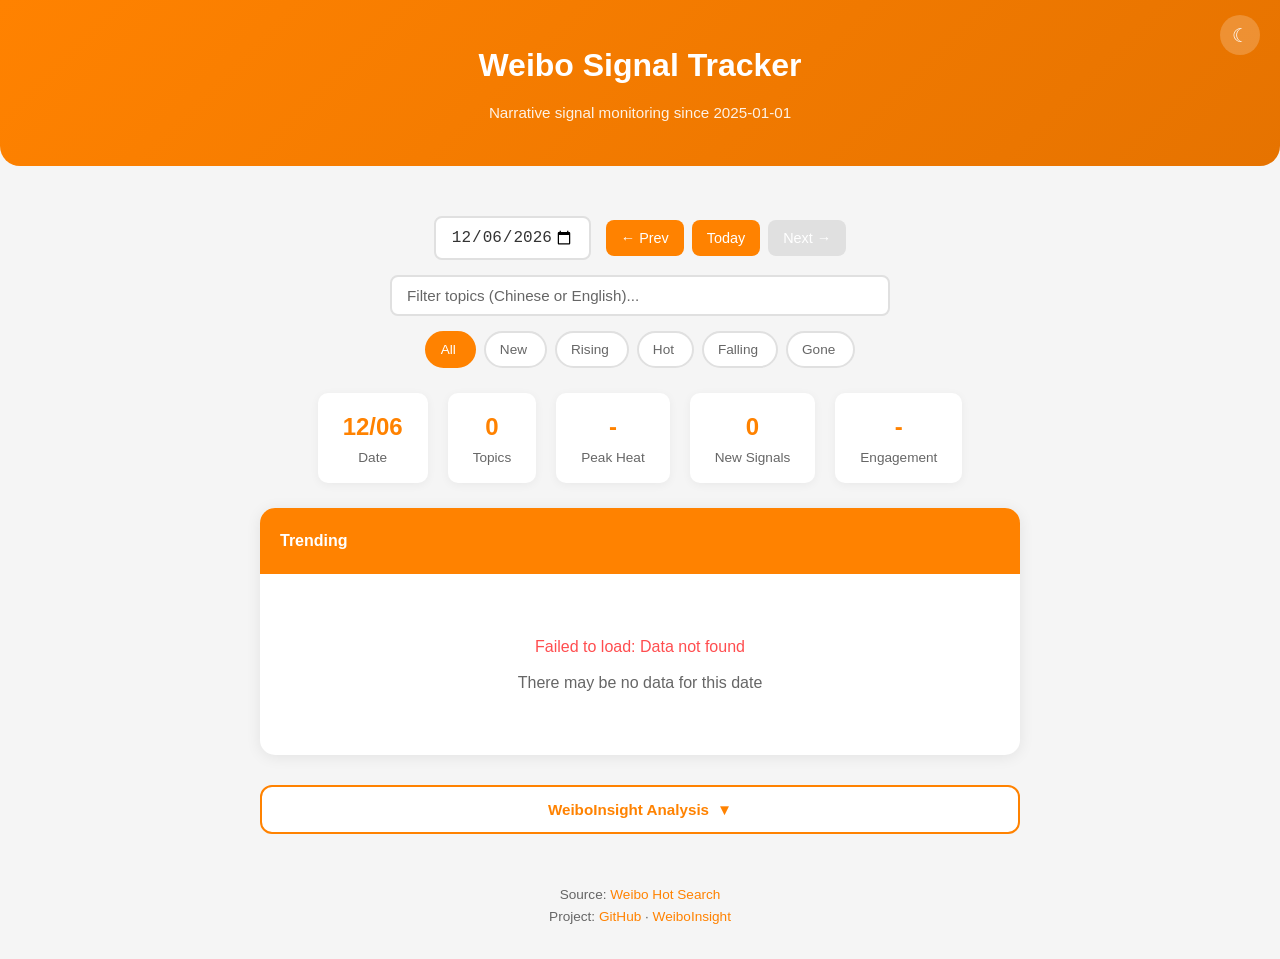
==== commit 44d381f1: "Add PWA support: installable iPhone/Android app with offline caching - manifest.json: standalone dis" ====
--- a/index.html
+++ b/index.html
@@ -5,6 +5,15 @@
     <meta name="viewport" content="width=device-width, initial-scale=1.0">
     <title>Weibo Signal Tracker</title>
     <meta name="description" content="Weibo narrative signal tracker - trending topics with velocity and lifecycle analysis">
+    <link rel="manifest" href="./manifest.json">
+    <meta name="theme-color" media="(prefers-color-scheme: light)" content="#f5f5f5">
+    <meta name="theme-color" media="(prefers-color-scheme: dark)" content="#1a1a2e">
+    <meta name="mobile-web-app-capable" content="yes">
+    <meta name="apple-mobile-web-app-capable" content="yes">
+    <meta name="apple-mobile-web-app-status-bar-style" content="black-translucent">
+    <meta name="apple-mobile-web-app-title" content="Weibo Signal">
+    <link rel="apple-touch-icon" href="./icons/apple-touch-icon.png">
+    <link rel="icon" type="image/png" sizes="192x192" href="./icons/icon-192.png">
     <style>
         :root {
             --primary-color: #ff8200;
@@ -206,7 +215,7 @@
         .no-data { text-align: center; padding: 60px 20px; color: var(--text-secondary); }
         .search-empty { text-align: center; padding: 40px 20px; color: var(--text-secondary); }
 
-        .insight-section { margin-bottom: 25px; }
+        .insight-section { margin-top: 30px; }
         .insight-toggle {
             width: 100%; padding: 14px 20px; font-size: 0.95rem; font-weight: 600;
             border: 2px solid var(--primary-color); border-radius: 12px; cursor: pointer;
@@ -232,56 +241,33 @@
         .insight-block { margin-bottom: 24px; }
         .insight-block:last-child { margin-bottom: 0; }
 
-        .insight-summary {
-            font-size: 0.88rem; line-height: 1.7; color: var(--text-color);
-        }
-        .insight-summary strong { color: var(--primary-color); }
-
-        .momentum-list { display: flex; flex-direction: column; gap: 10px; }
-        .momentum-item {
-            display: flex; align-items: flex-start; gap: 12px; padding: 10px 12px;
-            background: var(--bg-color); border-radius: 10px; border: 1px solid var(--border-color);
-        }
-        .momentum-rank {
-            width: 28px; height: 28px; display: flex; align-items: center; justify-content: center;
-            font-weight: bold; font-size: 0.82rem; border-radius: 6px; flex-shrink: 0;
-            background: var(--primary-color); color: white;
-        }
-        .momentum-info { flex: 1; min-width: 0; }
-        .momentum-title { font-size: 0.88rem; font-weight: 600; color: var(--text-color); }
-        .momentum-en { font-size: 0.78rem; color: var(--text-secondary); }
-        .momentum-metrics {
-            display: flex; flex-wrap: wrap; gap: 10px; margin-top: 4px; font-size: 0.75rem; color: var(--text-secondary);
-        }
-        .momentum-metrics span { white-space: nowrap; }
-        .metric-hot { color: var(--hot-color); font-weight: 600; }
-        .metric-up { color: var(--rising-color); font-weight: 600; }
-
-        .thread-group { margin-bottom: 14px; }
-        .thread-header {
-            font-size: 0.85rem; font-weight: 600; color: var(--text-color);
-            margin-bottom: 6px; display: flex; align-items: center; gap: 8px; flex-wrap: wrap;
-        }
-        .thread-header .thread-dot {
-            width: 8px; height: 8px; border-radius: 50%; display: inline-block; flex-shrink: 0;
-        }
-        .thread-stats { font-size: 0.72rem; color: var(--text-secondary); font-weight: 400; }
-        .thread-topics { display: flex; flex-wrap: wrap; gap: 6px; }
-        .thread-topic {
+        .keyword-cloud {
+            display: flex; flex-wrap: wrap; gap: 8px; align-items: center;
+        }
+        .keyword-tag {
+            padding: 4px 12px; border-radius: 15px; font-size: 0.82rem;
+            background: var(--bg-color); color: var(--text-color);
+            border: 1px solid var(--border-color); white-space: nowrap;
+        }
+        .keyword-tag .kw-count { font-size: 0.72rem; color: var(--text-secondary); margin-left: 4px; }
+
+        .cluster-group { margin-bottom: 14px; }
+        .cluster-label {
+            font-size: 0.82rem; font-weight: 600; color: var(--primary-color);
+            margin-bottom: 6px; display: flex; align-items: center; gap: 6px;
+        }
+        .cluster-label .cluster-dot {
+            width: 8px; height: 8px; border-radius: 50%; display: inline-block;
+        }
+        .cluster-topics {
+            display: flex; flex-wrap: wrap; gap: 6px;
+        }
+        .cluster-topic {
             font-size: 0.78rem; padding: 3px 10px; border-radius: 12px;
             background: var(--bg-color); color: var(--text-secondary);
             border: 1px solid var(--border-color);
-            overflow: hidden; text-overflow: ellipsis; white-space: nowrap; max-width: 280px;
-        }
-
-        .gone-list { display: flex; flex-direction: column; gap: 6px; }
-        .gone-item {
-            display: flex; align-items: center; gap: 10px; font-size: 0.82rem;
-            padding: 6px 10px; background: var(--bg-color); border-radius: 8px;
-            border: 1px solid var(--border-color);
-        }
-        .gone-item .gone-text { flex: 1; min-width: 0; overflow: hidden; text-overflow: ellipsis; white-space: nowrap; color: var(--text-color); }
-        .gone-item .gone-peak { font-size: 0.75rem; color: var(--gone-color); white-space: nowrap; }
+            overflow: hidden; text-overflow: ellipsis; white-space: nowrap; max-width: 260px;
+        }
 
         .heat-bars { display: flex; flex-direction: column; gap: 8px; }
         .heat-bar-row { display: flex; align-items: center; gap: 10px; }
@@ -364,35 +350,6 @@
             </div>
         </div>
 
-        <div class="insight-section">
-            <button class="insight-toggle" id="insightToggle">
-                <span>WeiboInsight Analysis</span>
-                <span class="arrow">&#9660;</span>
-            </button>
-            <div class="insight-panel" id="insightPanel">
-                <div class="insight-block">
-                    <h3>Daily Signal Summary</h3>
-                    <div class="insight-summary" id="insightSummary"></div>
-                </div>
-                <div class="insight-block">
-                    <h3>Momentum Leaders</h3>
-                    <div class="momentum-list" id="momentumLeaders"></div>
-                </div>
-                <div class="insight-block">
-                    <h3>Story Threads</h3>
-                    <div id="storyThreads"></div>
-                </div>
-                <div class="insight-block">
-                    <h3>Suppressed Signals</h3>
-                    <div class="gone-list" id="goneSignals"></div>
-                </div>
-                <div class="insight-block">
-                    <h3>Heat Distribution</h3>
-                    <div class="heat-bars" id="heatBars"></div>
-                </div>
-            </div>
-        </div>
-
         <div class="hot-list">
             <div class="hot-list-header">
                 <span>Trending</span>
@@ -406,6 +363,26 @@
             </div>
         </div>
 
+        <div class="insight-section">
+            <button class="insight-toggle" id="insightToggle">
+                <span>WeiboInsight Analysis</span>
+                <span class="arrow">&#9660;</span>
+            </button>
+            <div class="insight-panel" id="insightPanel">
+                <div class="insight-block">
+                    <h3>Keyword Extraction</h3>
+                    <div class="keyword-cloud" id="keywordCloud"></div>
+                </div>
+                <div class="insight-block">
+                    <h3>Topic Clusters</h3>
+                    <div id="topicClusters"></div>
+                </div>
+                <div class="insight-block">
+                    <h3>Heat Distribution by Status</h3>
+                    <div class="heat-bars" id="heatBars"></div>
+                </div>
+            </div>
+        </div>
     </div>
 
     <footer>
@@ -680,150 +657,113 @@
             if (open && currentData.length > 0) runInsightAnalysis(currentData);
         });
 
-        const THREAD_COLORS = ['#ff4d4f','#ff8200','#52c41a','#1890ff','#722ed1','#eb2f96','#13c2c2','#faad14'];
+        const CLUSTER_COLORS = ['#ff4d4f','#ff8200','#52c41a','#1890ff','#722ed1','#eb2f96','#13c2c2','#faad14'];
+
+        // Chinese stopwords
+        const STOP_WORDS = new Set(['的','了','在','是','我','有','和','就','不','人','都','一','一个','上','也','很','到','说','要','去','你','会','着','没有','看','好','自己','这']);
+
+        function extractKeywords(data) {
+            const freq = {};
+            data.forEach(item => {
+                const text = item.text;
+                // Extract Chinese word segments (2-4 char sequences) + English words
+                const cjk = text.match(/[\u4e00-\u9fff]{2,4}/g) || [];
+                const en = text.match(/[A-Za-z]{2,}/g) || [];
+                [...cjk, ...en].forEach(w => {
+                    if (!STOP_WORDS.has(w)) freq[w] = (freq[w] || 0) + 1;
+                });
+                // Also extract individual 2-char bigrams for better coverage
+                const chars = text.match(/[\u4e00-\u9fff]/g) || [];
+                for (let i = 0; i < chars.length - 1; i++) {
+                    const bg = chars[i] + chars[i+1];
+                    if (!STOP_WORDS.has(bg)) freq[bg] = (freq[bg] || 0) + 1;
+                }
+            });
+            // Deduplicate: if a longer keyword contains a shorter one with similar count, keep the longer one
+            const entries = Object.entries(freq).filter(([w]) => w.length >= 2);
+            const sorted = entries.sort((a, b) => b[1] - a[1]);
+            const used = new Set();
+            const result = [];
+            for (const [word, count] of sorted) {
+                if (count < 2) continue;
+                let dominated = false;
+                for (const r of result) {
+                    if (r[0].includes(word) && r[0] !== word && r[1] >= count * 0.7) { dominated = true; break; }
+                }
+                if (dominated) continue;
+                // Remove shorter substrings this word dominates
+                result.push([word, count]);
+                if (result.length >= 20) break;
+            }
+            return result;
+        }
 
         function clusterTopics(data) {
             if (data.length === 0) return [];
-            const items = data.map((d, i) => ({
-                idx: i, text: d.text, textEn: d.textEn || '',
-                count: d.count, peakCount: d.peakCount || d.count, velocity: d.velocity || 0, status: d.status || 'hot',
-                tokens: new Set([...(d.text.match(/[\u4e00-\u9fff]{2,3}/g) || []), ...(d.text.match(/[A-Za-z]{2,}/gi) || []).map(w => w.toLowerCase())])
+            // Simple keyword-overlap clustering
+            const topics = data.map(d => ({
+                text: d.text,
+                tokens: new Set([...(d.text.match(/[\u4e00-\u9fff]{2,3}/g) || []), ...(d.text.match(/[A-Za-z]{2,}/gi) || [])])
             }));
-            const assigned = new Array(items.length).fill(-1);
+            const assigned = new Array(topics.length).fill(-1);
             const clusters = [];
-            for (let i = 0; i < items.length; i++) {
+            for (let i = 0; i < topics.length; i++) {
                 if (assigned[i] !== -1) continue;
                 const cluster = [i];
                 assigned[i] = clusters.length;
-                for (let j = i + 1; j < items.length; j++) {
+                for (let j = i + 1; j < topics.length; j++) {
                     if (assigned[j] !== -1) continue;
-                    const a = items[i].tokens, b = items[j].tokens;
+                    // Calculate Jaccard similarity
+                    const a = topics[i].tokens, b = topics[j].tokens;
                     if (a.size === 0 || b.size === 0) continue;
                     let inter = 0;
                     for (const t of a) if (b.has(t)) inter++;
-                    if (inter / (a.size + b.size - inter) >= 0.2) {
+                    const jaccard = inter / (a.size + b.size - inter);
+                    if (jaccard >= 0.25) {
                         cluster.push(j);
                         assigned[j] = clusters.length;
                     }
                 }
                 if (cluster.length >= 2) {
-                    const members = cluster.map(idx => items[idx]);
-                    const totalHeat = members.reduce((s, m) => s + m.peakCount, 0);
-                    const avgVel = Math.round(members.reduce((s, m) => s + m.velocity, 0) / members.length);
-                    // Find shared tokens for label
-                    const tokenCounts = {};
-                    members.forEach(m => m.tokens.forEach(t => { tokenCounts[t] = (tokenCounts[t] || 0) + 1; }));
-                    const shared = Object.entries(tokenCounts).filter(([,c]) => c >= 2).sort((a,b) => b[1] - a[1]).map(([t]) => t);
-                    const label = shared.slice(0, 3).join(' + ') || members[0].text.slice(0, 8);
-                    clusters.push({ label, members, totalHeat, avgVel });
+                    clusters.push(cluster.map(idx => data[idx].text));
                 }
             }
-            return clusters.sort((a, b) => b.totalHeat - a.totalHeat).slice(0, 8);
-        }
-
-        function runInsightAnalysis(data) {
-            if (!data || data.length === 0) return;
-
-            // === Daily Signal Summary ===
-            const counts = { new: 0, rising: 0, hot: 0, falling: 0, gone: 0 };
-            let totalHeat = 0, totalPeak = 0, engTopics = 0, totalEng = 0;
+            return clusters.sort((a, b) => b.length - a.length).slice(0, 8);
+        }
+
+        function getHeatDistribution(data) {
+            const buckets = { new: 0, rising: 0, hot: 0, falling: 0, gone: 0 };
             data.forEach(d => {
                 const s = d.status || 'hot';
-                counts[s] = (counts[s] || 0) + 1;
-                totalHeat += d.count;
-                totalPeak += d.peakCount || d.count;
-                if (d.engagement) {
-                    engTopics++;
-                    totalEng += d.engagement.likes + d.engagement.comments + d.engagement.reposts;
-                }
+                buckets[s] = (buckets[s] || 0) + d.count;
             });
-            const fastestRising = data.filter(d => d.status === 'rising' && d.velocity > 0)
-                .sort((a, b) => b.velocity - a.velocity)[0];
-            const biggestGone = data.filter(d => d.status === 'gone')
-                .sort((a, b) => (b.peakCount || 0) - (a.peakCount || 0))[0];
-            const highestPeak = data.reduce((best, d) => (d.peakCount || 0) > (best.peakCount || 0) ? d : best, data[0]);
-
-            let summary = `<strong>${data.length}</strong> topics tracked today `;
-            summary += `(<strong>${counts.new}</strong> new, <strong>${counts.rising}</strong> rising, <strong>${counts.gone}</strong> gone). `;
-            summary += `Combined heat: <strong>${formatCount(totalHeat)}</strong>. `;
-            if (highestPeak) summary += `Highest peak: <strong>${escapeHtml(highestPeak.text)}</strong> at ${formatCount(highestPeak.peakCount || highestPeak.count)}. `;
-            if (fastestRising) summary += `Fastest velocity: <strong>${escapeHtml(fastestRising.text)}</strong> (+${fastestRising.velocity}%). `;
-            if (biggestGone) summary += `Top suppressed signal: <strong>${escapeHtml(biggestGone.text)}</strong> (peaked at ${formatCount(biggestGone.peakCount || biggestGone.count)}). `;
-            if (engTopics > 0) summary += `Engagement data on ${engTopics} topics (${formatCount(totalEng)} total interactions).`;
-            document.getElementById('insightSummary').innerHTML = summary;
-
-            // === Momentum Leaders (velocity * heat score) ===
-            const momentum = data
-                .filter(d => d.status !== 'gone' && d.velocity > 0)
-                .map(d => ({
-                    ...d,
-                    score: (d.velocity / 100) * (d.peakCount || d.count)
-                }))
-                .sort((a, b) => b.score - a.score)
-                .slice(0, 5);
-            document.getElementById('momentumLeaders').innerHTML = momentum.length > 0
-                ? momentum.map((item, i) => {
-                    const enLine = item.textEn && item.textEn !== item.text
-                        ? `<div class="momentum-en">${escapeHtml(item.textEn)}</div>` : '';
-                    let metrics = `<span class="metric-hot">${formatCount(item.peakCount || item.count)} peak</span>`;
-                    metrics += `<span class="metric-up">+${item.velocity}% velocity</span>`;
-                    metrics += `<span>${formatCount(item.count)} current</span>`;
-                    if (item.engagement && item.engagement.posts > 0) {
-                        metrics += `<span>\u{2764} ${formatCount(item.engagement.likes)}</span>`;
-                        metrics += `<span>\u{1F4AC} ${formatCount(item.engagement.comments)}</span>`;
-                        metrics += `<span>\u{1F501} ${formatCount(item.engagement.reposts)}</span>`;
-                    }
-                    if (item.firstSeen) {
-                        const h = new Date(item.firstSeen).getHours();
-                        const m = String(new Date(item.firstSeen).getMinutes()).padStart(2, '0');
-                        metrics += `<span>first seen ${h}:${m}</span>`;
-                    }
-                    return `<div class="momentum-item">
-                        <span class="momentum-rank">${i + 1}</span>
-                        <div class="momentum-info">
-                            <div class="momentum-title">${escapeHtml(item.text)}</div>
-                            ${enLine}
-                            <div class="momentum-metrics">${metrics}</div>
-                        </div>
+            return buckets;
+        }
+
+        function runInsightAnalysis(data) {
+            // Keywords
+            const keywords = extractKeywords(data);
+            const maxKw = keywords.length > 0 ? keywords[0][1] : 1;
+            document.getElementById('keywordCloud').innerHTML = keywords.map(([word, count]) => {
+                const scale = 0.8 + (count / maxKw) * 0.5;
+                return `<span class="keyword-tag" style="font-size:${scale}em">${escapeHtml(word)}<span class="kw-count">${count}</span></span>`;
+            }).join('') || '<span style="color:var(--text-secondary)">Not enough data</span>';
+
+            // Clusters
+            const clusters = clusterTopics(data);
+            document.getElementById('topicClusters').innerHTML = clusters.length > 0
+                ? clusters.map((group, i) => {
+                    const color = CLUSTER_COLORS[i % CLUSTER_COLORS.length];
+                    // Use first shared token as label
+                    return `<div class="cluster-group">
+                        <div class="cluster-label"><span class="cluster-dot" style="background:${color}"></span>Cluster ${i + 1} (${group.length} topics)</div>
+                        <div class="cluster-topics">${group.map(t => `<span class="cluster-topic">${escapeHtml(t)}</span>`).join('')}</div>
                     </div>`;
                 }).join('')
-                : '<span style="color:var(--text-secondary)">No momentum data</span>';
-
-            // === Story Threads (clusters with metadata) ===
-            const clusters = clusterTopics(data);
-            document.getElementById('storyThreads').innerHTML = clusters.length > 0
-                ? clusters.map((cl, i) => {
-                    const color = THREAD_COLORS[i % THREAD_COLORS.length];
-                    return `<div class="thread-group">
-                        <div class="thread-header">
-                            <span class="thread-dot" style="background:${color}"></span>
-                            ${escapeHtml(cl.label)}
-                            <span class="thread-stats">${cl.members.length} topics &middot; ${formatCount(cl.totalHeat)} peak heat &middot; avg ${cl.avgVel > 0 ? '+' : ''}${cl.avgVel}% vel</span>
-                        </div>
-                        <div class="thread-topics">${cl.members.map(m =>
-                            `<span class="thread-topic" title="${escapeAttr(m.textEn || m.text)}">${escapeHtml(m.text)}</span>`
-                        ).join('')}</div>
-                    </div>`;
-                }).join('')
-                : '<span style="color:var(--text-secondary)">No story threads found (topics are diverse)</span>';
-
-            // === Suppressed Signals (gone topics by peak) ===
-            const gone = data.filter(d => d.status === 'gone')
-                .sort((a, b) => (b.peakCount || 0) - (a.peakCount || 0))
-                .slice(0, 8);
-            document.getElementById('goneSignals').innerHTML = gone.length > 0
-                ? gone.map(d => {
-                    const name = d.textEn && d.textEn !== d.text ? `${escapeHtml(d.text)} (${escapeHtml(d.textEn)})` : escapeHtml(d.text);
-                    return `<div class="gone-item">
-                        <span class="gone-text">${name}</span>
-                        <span class="gone-peak">peaked ${formatCount(d.peakCount || d.count)}</span>
-                    </div>`;
-                }).join('')
-                : '<span style="color:var(--text-secondary)">No suppressed signals</span>';
-
-            // === Heat Distribution ===
-            const dist = { new: 0, rising: 0, hot: 0, falling: 0, gone: 0 };
-            data.forEach(d => { dist[d.status || 'hot'] = (dist[d.status || 'hot'] || 0) + d.count; });
+                : '<span style="color:var(--text-secondary)">No clusters found (topics are diverse)</span>';
+
+            // Heat distribution
+            const dist = getHeatDistribution(data);
             const maxHeat = Math.max(...Object.values(dist), 1);
             const statusColors = { new: 'var(--new-color)', rising: 'var(--rising-color)', hot: 'var(--hot-color)', falling: 'var(--falling-color)', gone: 'var(--gone-color)' };
             const statusLabels = { new: 'New', rising: 'Rising', hot: 'Hot', falling: 'Falling', gone: 'Gone' };
@@ -833,7 +773,7 @@
                 .map(([status, heat]) => {
                     const pct = (heat / maxHeat * 100).toFixed(1);
                     return `<div class="heat-bar-row">
-                        <span class="heat-bar-label">${statusLabels[status]} (${counts[status]})</span>
+                        <span class="heat-bar-label">${statusLabels[status]}</span>
                         <div class="heat-bar-track"><div class="heat-bar-fill" style="width:${pct}%;background:${statusColors[status]}"></div></div>
                         <span class="heat-bar-value">${formatCount(heat)}</span>
                     </div>`;
@@ -850,6 +790,12 @@
             if (isValidDate(h) && h !== datePicker.value) setDate(h);
         });
         init();
+
+        if ('serviceWorker' in navigator) {
+            window.addEventListener('load', () => {
+                navigator.serviceWorker.register('./sw.js').catch(() => {});
+            });
+        }
     </script>
 </body>
 </html>
